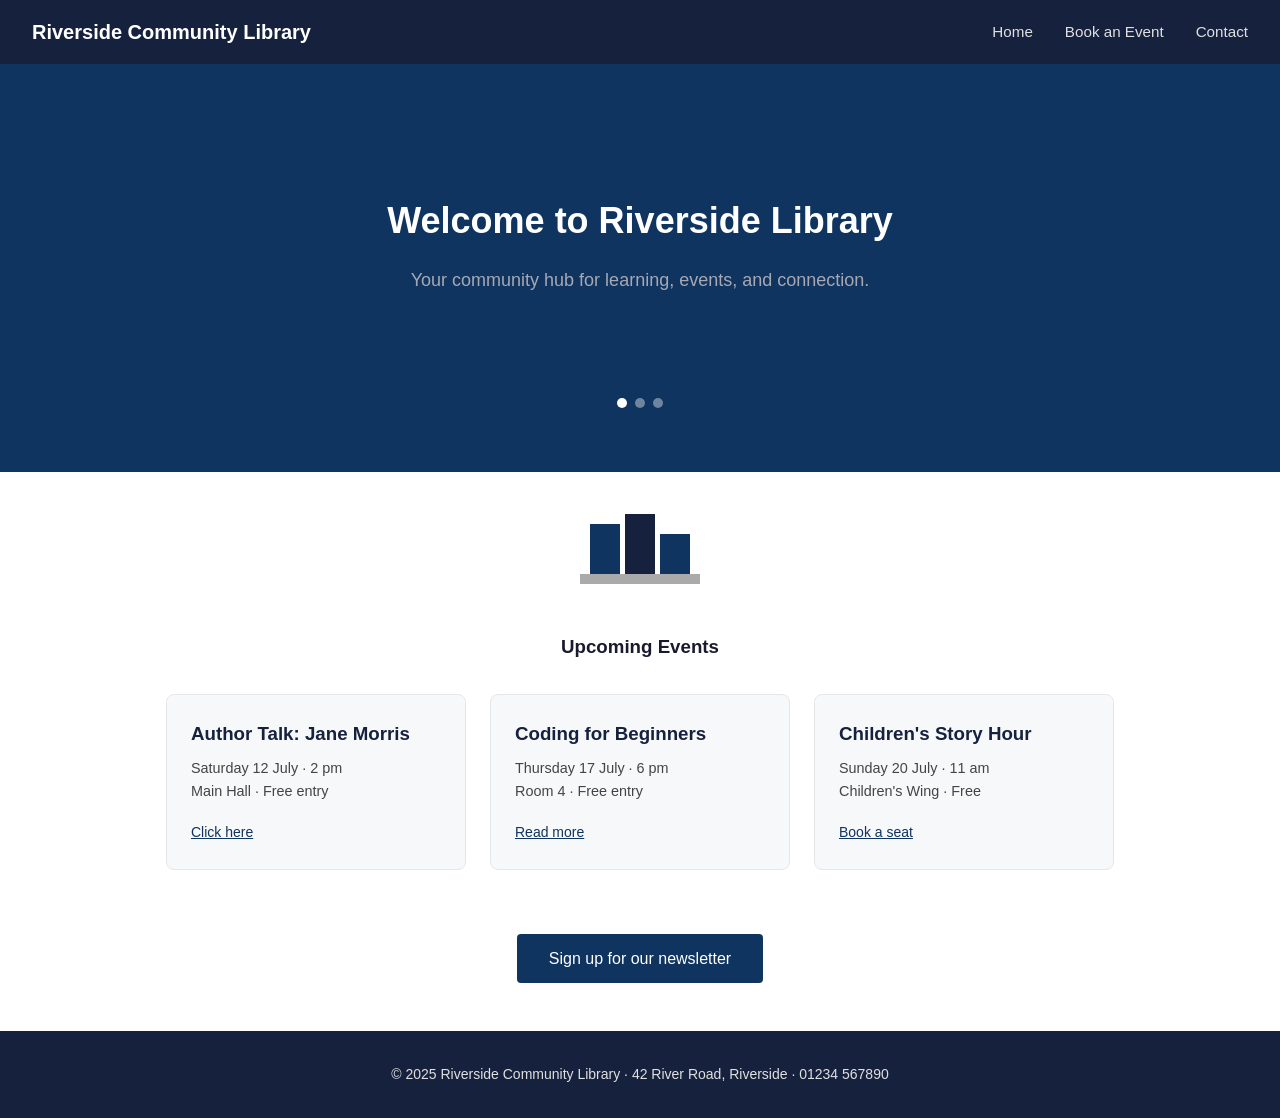
==== sample-app/index.html @ a713f806 "Hand step A: freeze original, hide answer key" ====
<!DOCTYPE html>
<html lang="en">
<head>
  <meta charset="UTF-8">
  <meta name="viewport" content="width=device-width, initial-scale=1.0, user-scalable=no, maximum-scale=1.0">
  <title>Riverside Community Library</title>
  <link rel="stylesheet" href="styles.css">
</head>
<body>

  <header class="site-header">
    <a href="index.html" class="site-logo">Riverside Community Library</a>
    <nav class="site-nav" aria-label="Main navigation">
      <ul>
        <li><a href="index.html">Home</a></li>
        <li><a href="book.html">Book an Event</a></li>
        <li><a href="contact.html">Contact</a></li>
      </ul>
    </nav>
  </header>

  <section class="hero" aria-label="Featured events">
    <div class="hero-slides">
      <div class="hero-slide">
        <h1>Welcome to Riverside Library</h1>
        <p>Your community hub for learning, events, and connection.</p>
      </div>
      <div class="hero-slide">
        <h1>Summer Reading Challenge</h1>
        <p>Join hundreds of readers this July and August.</p>
      </div>
      <div class="hero-slide">
        <h1>New: Evening Coding Club</h1>
        <p>Every Thursday from 6 pm — all skill levels welcome.</p>
      </div>
    </div>
    <div class="hero-dots">
      <span class="hero-dot active"></span>
      <span class="hero-dot"></span>
      <span class="hero-dot"></span>
    </div>
  </section>

  <main>

    <div style="text-align:center;padding:2rem 1rem 0;">
      <svg width="120" height="80" viewBox="0 0 120 80" xmlns="http://www.w3.org/2000/svg">
        <rect x="10" y="20" width="30" height="50" fill="#0f3460"/>
        <rect x="45" y="10" width="30" height="60" fill="#16213e"/>
        <rect x="80" y="30" width="30" height="40" fill="#0f3460"/>
        <rect x="0" y="70" width="120" height="10" fill="#aaa"/>
      </svg>
    </div>

    <h3 class="section-title">Upcoming Events</h3>

    <div class="cards">

      <div class="card">
        <h3>Author Talk: Jane Morris</h3>
        <p>Saturday 12 July · 2 pm<br>Main Hall · Free entry</p>
        <a href="book.html" class="card-link">Click here</a>
      </div>

      <div class="card">
        <h3>Coding for Beginners</h3>
        <p>Thursday 17 July · 6 pm<br>Room 4 · Free entry</p>
        <a href="book.html" class="card-link">Read more</a>
      </div>

      <div class="card">
        <h3>Children's Story Hour</h3>
        <p>Sunday 20 July · 11 am<br>Children's Wing · Free</p>
        <a href="book.html" class="card-link">Book a seat</a>
      </div>

    </div>

    <div style="text-align:center;padding:1rem 2rem 3rem;">
      <div id="newsletter-action"
           style="display:inline-block;background:#0f3460;color:#fff;padding:0.75rem 2rem;border-radius:4px;cursor:pointer;font-size:1rem;">
        Sign up for our newsletter
      </div>
    </div>

  </main>

  <footer class="site-footer">
    <p>&copy; 2025 Riverside Community Library · 42 River Road, Riverside · 01234 567890</p>
  </footer>

  <script src="app.js"></script>
</body>
</html>
---- sample-app/styles.css ----
*, *::before, *::after {
  box-sizing: border-box;
  margin: 0;
  padding: 0;
}

* {
  outline: none;
}

body {
  font-family: 'Segoe UI', Arial, sans-serif;
  font-size: 16px;
  line-height: 1.6;
  color: #1a1a2e;
  background: #ffffff;
}

.site-header {
  background: #16213e;
  padding: 0 2rem;
  display: flex;
  align-items: center;
  justify-content: space-between;
  height: 64px;
}

.site-logo {
  color: #ffffff;
  font-size: 1.25rem;
  font-weight: 700;
  text-decoration: none;
}

.site-nav ul {
  list-style: none;
  display: flex;
  gap: 2rem;
}

.site-nav a {
  color: #e0e0e0;
  text-decoration: none;
  font-size: 0.95rem;
}

.site-nav a:hover {
  color: #ffffff;
  text-decoration: underline;
}

.hero {
  position: relative;
  background: #0f3460;
  color: #ffffff;
  padding: 4rem 2rem;
  text-align: center;
  overflow: hidden;
}

.hero-slides {
  display: flex;
  transition: transform 0.6s ease;
}

.hero-slide {
  min-width: 100%;
  padding: 4rem 2rem;
}

.hero h1 {
  font-size: 2.25rem;
  margin-bottom: 1rem;
}

.hero p {
  font-size: 1.125rem;
  color: #a8a8b3;
  max-width: 600px;
  margin: 0 auto 1.5rem;
}

.hero-dots {
  display: flex;
  justify-content: center;
  gap: 0.5rem;
  margin-top: 1rem;
}

.hero-dot {
  width: 10px;
  height: 10px;
  border-radius: 50%;
  background: rgba(255,255,255,0.4);
  cursor: pointer;
  display: inline-block;
}

.hero-dot.active {
  background: #ffffff;
}

.section-title {
  text-align: center;
  padding: 2.5rem 2rem 1rem;
}

.cards {
  display: flex;
  gap: 1.5rem;
  flex-wrap: wrap;
  padding: 1rem 2rem 3rem;
  justify-content: center;
}

.card {
  background: #f7f8fa;
  border: 1px solid #e5e7eb;
  border-radius: 8px;
  padding: 1.5rem;
  width: 300px;
}

.card h3 {
  margin-bottom: 0.5rem;
  color: #16213e;
}

.card p {
  font-size: 0.9rem;
  color: #444;
  margin-bottom: 1rem;
}

.card-link {
  color: #0f3460;
  font-size: 0.875rem;
}

.site-footer {
  background: #16213e;
  color: #e0e0e0;
  text-align: center;
  padding: 2rem;
  font-size: 0.875rem;
}

.form-section {
  max-width: 640px;
  margin: 3rem auto;
  padding: 0 1.5rem;
}

.form-section h1 {
  margin-bottom: 1.5rem;
  color: #16213e;
}

.form-group {
  margin-bottom: 1.25rem;
}

label {
  display: block;
  font-weight: 600;
  margin-bottom: 0.35rem;
  font-size: 0.9rem;
}

input, select, textarea {
  width: 100%;
  padding: 0.6rem 0.75rem;
  border: 1px solid #ccc;
  border-radius: 4px;
  font-size: 1rem;
  font-family: inherit;
}

input.error, select.error, textarea.error {
  border-color: #cc0000;
  background: #fff5f5;
}

.btn-primary {
  background: #0f3460;
  color: #ffffff;
  border: none;
  padding: 0.75rem 2rem;
  font-size: 1rem;
  border-radius: 4px;
  cursor: pointer;
}

.btn-primary:hover {
  background: #16213e;
}

.modal-backdrop {
  position: fixed;
  inset: 0;
  background: rgba(0,0,0,0.55);
  display: none;
  align-items: center;
  justify-content: center;
  z-index: 100;
}

.modal-backdrop.open {
  display: flex;
}

.modal {
  background: #fff;
  border-radius: 8px;
  padding: 2rem;
  max-width: 440px;
  width: 90%;
}

.modal h2 {
  margin-bottom: 1rem;
}

.modal-close {
  background: none;
  border: none;
  font-size: 1.25rem;
  cursor: pointer;
  float: right;
  margin-top: -0.5rem;
}

.contact-section {
  max-width: 860px;
  margin: 2.5rem auto;
  padding: 0 1.5rem;
}

.contact-section h1 {
  margin-bottom: 1.5rem;
}

.hours-table {
  width: 100%;
  border-collapse: collapse;
  margin-bottom: 2rem;
  font-size: 0.95rem;
}

.hours-table td {
  padding: 0.6rem 1rem;
  border: 1px solid #e5e7eb;
}

.hours-table tr:nth-child(even) td {
  background: #f7f8fa;
}

.faq-item {
  border-bottom: 1px solid #e5e7eb;
}

.faq-toggle {
  width: 100%;
  text-align: left;
  background: none;
  border: none;
  padding: 1rem 0;
  font-size: 1rem;
  font-weight: 600;
  cursor: pointer;
  color: #16213e;
}

.faq-body {
  display: none;
  padding: 0 0 1rem;
  font-size: 0.95rem;
  color: #444;
}

.faq-body.open {
  display: block;
}

.location-map {
  margin: 1.5rem 0;
}

.visually-hidden {
  position: absolute;
  width: 1px;
  height: 1px;
  margin: -1px;
  overflow: hidden;
  clip: rect(0,0,0,0);
  white-space: nowrap;
}
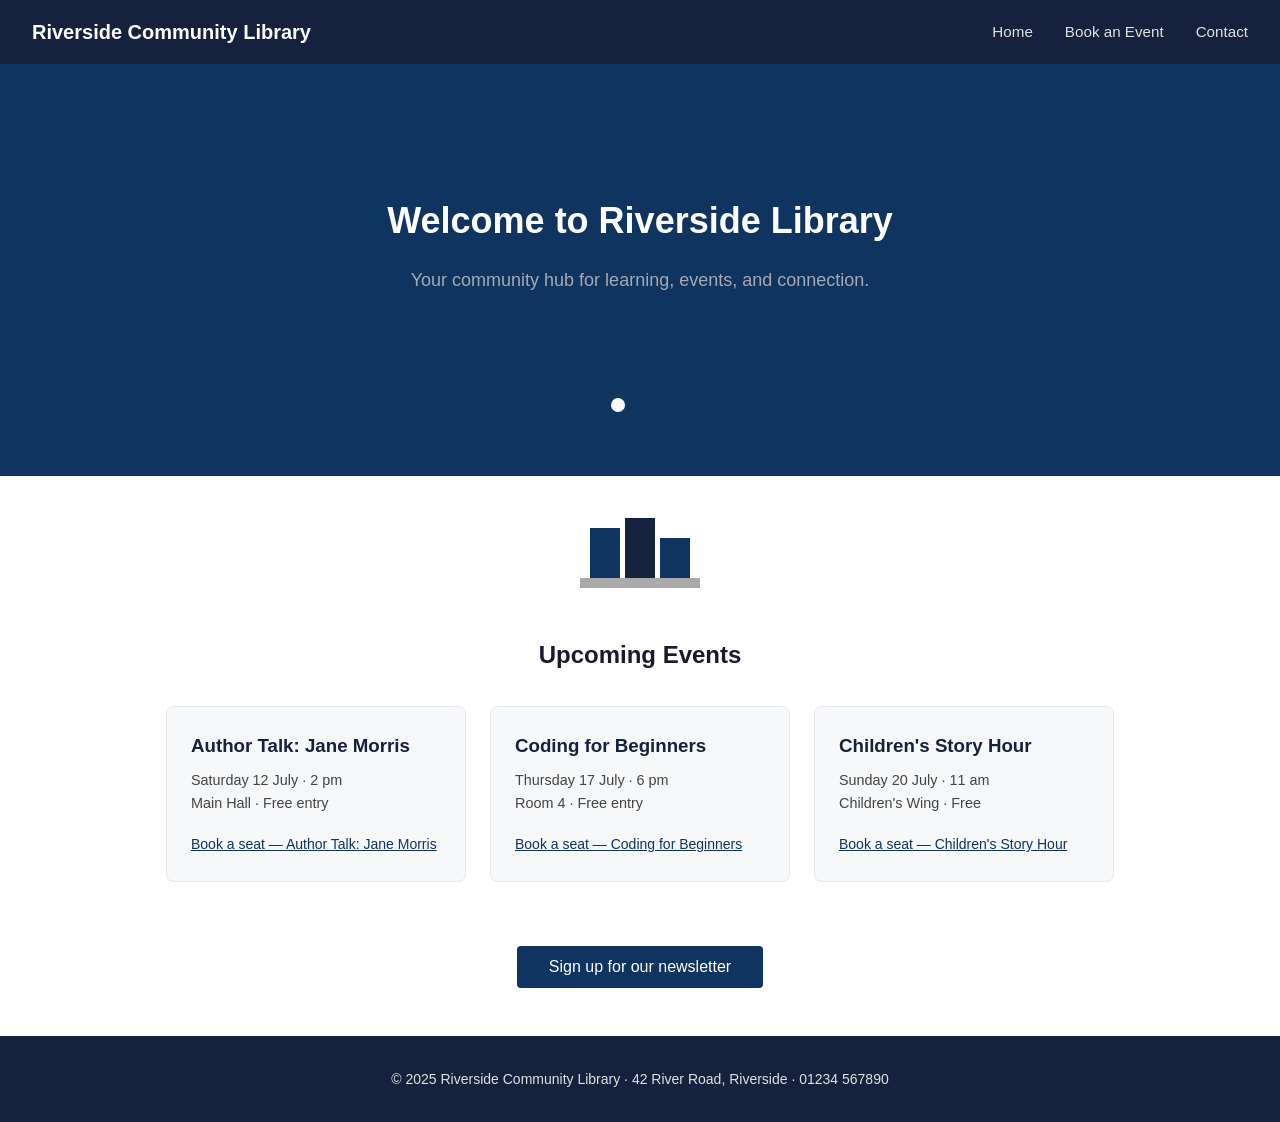
==== commit e2decdd5: "Publish online and measure with an independent tool" ====
--- a/sample-app/index.html
+++ b/sample-app/index.html
@@ -2,11 +2,13 @@
 <html lang="en">
 <head>
   <meta charset="UTF-8">
-  <meta name="viewport" content="width=device-width, initial-scale=1.0, user-scalable=no, maximum-scale=1.0">
-  <title>Riverside Community Library</title>
+  <meta name="viewport" content="width=device-width, initial-scale=1.0">
+  <title>Home — Riverside Community Library</title>
   <link rel="stylesheet" href="styles.css">
 </head>
 <body>
+
+  <a href="#main-content" class="skip-link">Skip to main content</a>
 
   <header class="site-header">
     <a href="index.html" class="site-logo">Riverside Community Library</a>
@@ -25,26 +27,27 @@
         <h1>Welcome to Riverside Library</h1>
         <p>Your community hub for learning, events, and connection.</p>
       </div>
-      <div class="hero-slide">
+      <div class="hero-slide" aria-hidden="true">
         <h1>Summer Reading Challenge</h1>
         <p>Join hundreds of readers this July and August.</p>
       </div>
-      <div class="hero-slide">
+      <div class="hero-slide" aria-hidden="true">
         <h1>New: Evening Coding Club</h1>
         <p>Every Thursday from 6 pm — all skill levels welcome.</p>
       </div>
     </div>
-    <div class="hero-dots">
-      <span class="hero-dot active"></span>
-      <span class="hero-dot"></span>
-      <span class="hero-dot"></span>
+    <div class="hero-dots" role="group" aria-label="Slide controls">
+      <button class="hero-dot active" aria-label="Go to slide 1" aria-current="true"></button>
+      <button class="hero-dot" aria-label="Go to slide 2"></button>
+      <button class="hero-dot" aria-label="Go to slide 3"></button>
     </div>
   </section>
 
-  <main>
+  <main id="main-content">
 
     <div style="text-align:center;padding:2rem 1rem 0;">
-      <svg width="120" height="80" viewBox="0 0 120 80" xmlns="http://www.w3.org/2000/svg">
+      <svg width="120" height="80" viewBox="0 0 120 80" xmlns="http://www.w3.org/2000/svg"
+           aria-hidden="true" focusable="false">
         <rect x="10" y="20" width="30" height="50" fill="#0f3460"/>
         <rect x="45" y="10" width="30" height="60" fill="#16213e"/>
         <rect x="80" y="30" width="30" height="40" fill="#0f3460"/>
@@ -52,35 +55,35 @@
       </svg>
     </div>
 
-    <h3 class="section-title">Upcoming Events</h3>
+    <h2 class="section-title">Upcoming Events</h2>
 
     <div class="cards">
 
       <div class="card">
         <h3>Author Talk: Jane Morris</h3>
         <p>Saturday 12 July · 2 pm<br>Main Hall · Free entry</p>
-        <a href="book.html" class="card-link">Click here</a>
+        <a href="book.html" class="card-link">Book a seat — Author Talk: Jane Morris</a>
       </div>
 
       <div class="card">
         <h3>Coding for Beginners</h3>
         <p>Thursday 17 July · 6 pm<br>Room 4 · Free entry</p>
-        <a href="book.html" class="card-link">Read more</a>
+        <a href="book.html" class="card-link">Book a seat — Coding for Beginners</a>
       </div>
 
       <div class="card">
         <h3>Children's Story Hour</h3>
         <p>Sunday 20 July · 11 am<br>Children's Wing · Free</p>
-        <a href="book.html" class="card-link">Book a seat</a>
+        <a href="book.html" class="card-link">Book a seat — Children's Story Hour</a>
       </div>
 
     </div>
 
     <div style="text-align:center;padding:1rem 2rem 3rem;">
-      <div id="newsletter-action"
-           style="display:inline-block;background:#0f3460;color:#fff;padding:0.75rem 2rem;border-radius:4px;cursor:pointer;font-size:1rem;">
+      <button id="newsletter-action"
+              style="background:#0f3460;color:#fff;padding:0.75rem 2rem;border-radius:4px;cursor:pointer;font-size:1rem;border:none;">
         Sign up for our newsletter
-      </div>
+      </button>
     </div>
 
   </main>
--- a/sample-app/styles.css
+++ b/sample-app/styles.css
@@ -4,8 +4,9 @@
   padding: 0;
 }
 
-* {
-  outline: none;
+*:focus-visible {
+  outline: 3px solid #005fcc;
+  outline-offset: 2px;
 }
 
 body {
@@ -92,8 +93,11 @@
   height: 10px;
   border-radius: 50%;
   background: rgba(255,255,255,0.4);
+  background-clip: content-box;
+  padding: 7px;
   cursor: pointer;
   display: inline-block;
+  border: none;
 }
 
 .hero-dot.active {
@@ -296,3 +300,38 @@
   clip: rect(0,0,0,0);
   white-space: nowrap;
 }
+
+.skip-link {
+  position: absolute;
+  left: -9999px;
+  top: 0;
+  z-index: 9999;
+}
+.skip-link:focus {
+  left: 0;
+  width: auto;
+  padding: 0.5rem 1rem;
+  background: #0f3460;
+  color: #fff;
+  text-decoration: none;
+}
+
+.field-error {
+  display: block;
+  color: #a00;
+  font-size: 0.875rem;
+  margin-top: 0.25rem;
+}
+
+.required-mark {
+  color: #a00;
+  margin-left: 0.2em;
+}
+
+.hours-table th {
+  padding: 0.6rem 1rem;
+  border: 1px solid #e5e7eb;
+  background: #f0f0f5;
+  font-weight: 600;
+  text-align: left;
+}
